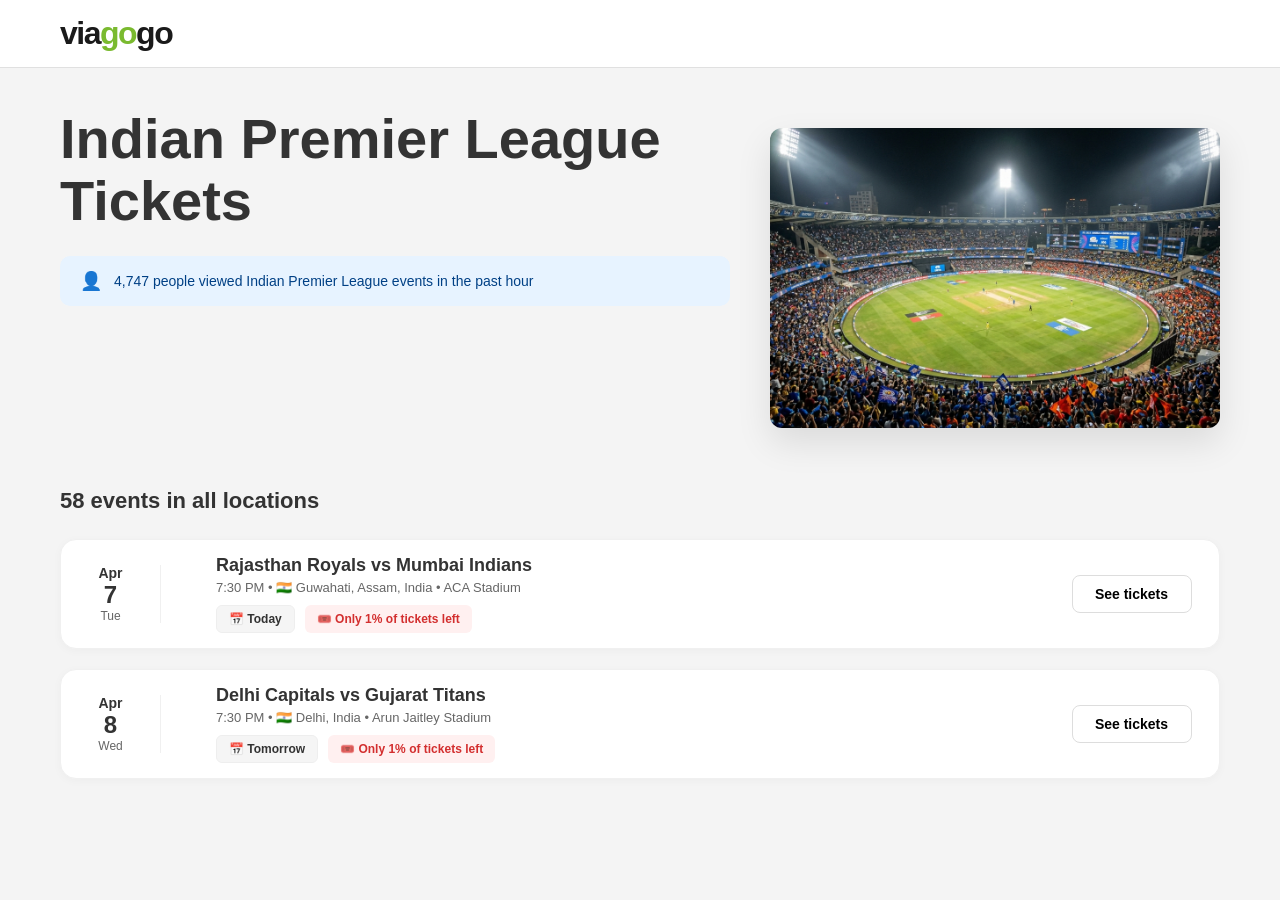
==== index.html @ e08a59bc "Initial commit" ====
<!DOCTYPE html>
<html lang="en">

<head>
    <meta charset="UTF-8">
    <meta name="viewport" content="width=device-width, initial-scale=1.0">
    <title>viagogo | IPL Tickets</title>
    <link rel="stylesheet" href="css/style.css">
</head>

<body>

    <header>
        <div class="container header-content" style="justify-content: flex-start;">
            <a href="index.html" class="logo-container">
                <div class="logo-text"><span class="logo-black">via</span><span class="logo-green">go</span><span
                        class="logo-black">go</span></div>
            </a>
        </div>
    </header>

    <main>
        <div class="container">
            <!-- Hero Section -->
            <section
                style="display: grid; grid-template-columns: 1fr 450px; gap: 40px; padding: 40px 0; align-items: start;">
                <div class="hero-text-area">
                    <h1 style="font-size: 56px; font-weight: 800; line-height: 1.1; margin-bottom: 25px;">Indian Premier
                        League Tickets</h1>

                    <div class="info-banner"
                        style="margin: 0; background: #e7f3ff; color: #004085; border: none; font-weight: 500;">
                        <span style="font-size: 18px;">👤</span>
                        <span>4,747 people viewed Indian Premier League events in the past hour</span>
                    </div>
                </div>

                <div class="hero-image" style="height: 300px; border-radius: 12px; margin-top: 20px;">
                    <img src="hero.png" alt="IPL Stadium">
                </div>
            </section>

            <!-- Events List -->
            <section style="padding-top: 20px;">
                <h2 style="font-size: 22px; margin-bottom: 25px;">58 events in all locations</h2>

                <!-- Professional Event Card 1 -->
                <div class="event-card"
                    style="grid-template-columns: 100px 1fr 150px; padding: 0; border: 1px solid #f0f0f0; overflow: hidden; height: 110px;">
                    <div
                        style="background: #fff; display: flex; flex-direction: column; align-items: center; justify-content: center; border-right: 1px solid #f0f0f0;">
                        <div style="font-size: 14px; color: #333; font-weight: 600;">Apr</div>
                        <div style="font-size: 24px; font-weight: 800; color: #333;">7</div>
                        <div style="font-size: 12px; color: #666; font-weight: 500;">Tue</div>
                    </div>

                    <div style="padding: 15px 25px; display: flex; flex-direction: column; justify-content: center;">
                        <h3 style="font-size: 18px; font-weight: 700;">Rajasthan Royals vs Mumbai Indians</h3>
                        <div
                            style="font-size: 13px; color: #666; margin-top: 4px; display: flex; align-items: center; gap: 8px;">
                            <span>7:30 PM • 🇮🇳 Guwahati, Assam, India • ACA Stadium</span>
                        </div>
                        <div class="tag-row" style="margin-top: 10px;">
                            <span class="tag"
                                style="background: #f5f5f5; border: 1px solid #eee; display: flex; align-items: center; gap: 5px;">📅
                                Today</span>
                            <span class="tag"
                                style="background: #fff0f0; color: #d32f2f; display: flex; align-items: center; gap: 5px;">🎟️
                                Only 1% of tickets left</span>
                        </div>
                    </div>

                    <div style="display: flex; align-items: center; justify-content: center; padding-right: 25px;">
                        <button class="btn-green"
                            style="background: #fff; color: #000; border: 1.5px solid #ddd; padding: 10px 20px; font-size: 14px; width: 120px;"
                            onclick="openModal('RR vs MI')">See tickets</button>
                    </div>
                </div>

                <!-- Professional Event Card 2 -->
                <div class="event-card"
                    style="grid-template-columns: 100px 1fr 150px; padding: 0; border: 1px solid #f0f0f0; overflow: hidden; height: 110px;">
                    <div
                        style="background: #fff; display: flex; flex-direction: column; align-items: center; justify-content: center; border-right: 1px solid #f0f0f0;">
                        <div style="font-size: 14px; color: #333; font-weight: 600;">Apr</div>
                        <div style="font-size: 24px; font-weight: 800; color: #333;">8</div>
                        <div style="font-size: 12px; color: #666; font-weight: 500;">Wed</div>
                    </div>

                    <div style="padding: 15px 25px; display: flex; flex-direction: column; justify-content: center;">
                        <h3 style="font-size: 18px; font-weight: 700;">Delhi Capitals vs Gujarat Titans</h3>
                        <div
                            style="font-size: 13px; color: #666; margin-top: 4px; display: flex; align-items: center; gap: 8px;">
                            <span>7:30 PM • 🇮🇳 Delhi, India • Arun Jaitley Stadium</span>
                        </div>
                        <div class="tag-row" style="margin-top: 10px;">
                            <span class="tag"
                                style="background: #f5f5f5; border: 1px solid #eee; display: flex; align-items: center; gap: 5px;">📅
                                Tomorrow</span>
                            <span class="tag"
                                style="background: #fff0f0; color: #d32f2f; display: flex; align-items: center; gap: 5px;">🎟️
                                Only 1% of tickets left</span>
                        </div>
                    </div>

                    <div style="display: flex; align-items: center; justify-content: center; padding-right: 25px;">
                        <button class="btn-green"
                            style="background: #fff; color: #000; border: 1.5px solid #ddd; padding: 10px 20px; font-size: 14px; width: 120px;"
                            onclick="openModal('DC vs GT')">See tickets</button>
                    </div>
                </div>

            </section>
        </div>
    </main>

    <!-- Modal (Page 2) -->
    <div id="modalOverlay" class="modal-overlay">
        <div class="modal-card">
            <span style="position: absolute; top: 20px; right: 20px; font-size: 24px; cursor: pointer; color: #999;"
                onclick="closeModal()">&times;</span>
            <h2>How many tickets?</h2>

            <select>
                <option value="1">1 ticket</option>
                <option value="2" selected>2 tickets</option>
                <option value="3">3 tickets</option>
                <option value="4">4 tickets</option>
            </select>

            <div class="toggle-container">
                <span style="font-weight: 600;">We want to be seated together</span>
                <label class="switch">
                    <input type="checkbox" checked>
                    <span class="slider"></span>
                </label>
            </div>

            <p style="font-size: 13px; color: #666; margin-bottom: 30px;">
                We will find you the best available tickets based on your selection.
            </p>

            <a href="stadium.html" class="btn-green" style="width: 100%;">Continue</a>
        </div>
    </div>

    <script>
        function openModal(match) {
            document.getElementById('modalOverlay').style.display = 'flex';
            document.body.style.overflow = 'hidden';
            localStorage.setItem('selectedMatch', match);
        }
        function closeModal() {
            document.getElementById('modalOverlay').style.display = 'none';
            document.body.style.overflow = 'auto';
        }
    </script>
</body>

</html>
---- css/style.css ----
:root {
    --primary-green: #4caf50;
    --dark-green: #2d7a2d;
    --bg-gray: #f4f4f4;
    --white: #ffffff;
    --text-black: #333333;
    --text-gray: #666666;
    --blue-banner: #e7f3ff;
    --blue-text: #004085;
    --pink-banner: #fff0f5;
    --pink-text: #d81b60;
    --border-gray: #e0e0e0;
    --shadow: 0 4px 12px rgba(0, 0, 0, 0.1);
    --transition: all 0.3s cubic-bezier(0.4, 0, 0.2, 1);
}

* {
    margin: 0;
    padding: 0;
    box-sizing: border-box;
    font-family: -apple-system, BlinkMacSystemFont, "Segoe UI", Roboto, Helvetica, Arial, sans-serif;
}

body {
    background-color: var(--bg-gray);
    color: var(--text-black);
}

.container {
    max-width: 1200px;
    margin: 0 auto;
    padding: 0 20px;
}

/* Header */
header {
    background: var(--white);
    border-bottom: 1px solid var(--border-gray);
    padding: 15px 0;
    position: sticky;
    top: 0;
    z-index: 100;
}

.header-content {
    display: flex;
    align-items: center;
    justify-content: space-between;
}

.logo-container {
    display: flex;
    align-items: center;
    cursor: pointer;
    text-decoration: none;
}

.logo-text {
    font-size: 32px;
    font-weight: 800;
    letter-spacing: -1.5px;
}

.logo-black {
    color: #1a1a1a;
}

.logo-green {
    color: #7aba2f;
    /* Matching the vibrant green in the logo image */
}

.search-bar {
    flex: 1;
    margin: 0 30px;
    max-width: 500px;
}

.search-bar input {
    width: 100%;
    padding: 12px 20px;
    border: 1px solid var(--border-gray);
    border-radius: 25px;
    background: var(--bg-gray);
    outline: none;
    font-size: 14px;
}

nav.nav-links {
    display: flex;
    gap: 24px;
    align-items: center;
}

nav.nav-links a {
    text-decoration: none;
    color: var(--text-black);
    font-size: 14px;
    font-weight: 600;
}

/* Page 3 Header Match Info */
.match-header-info {
    display: flex;
    align-items: center;
    gap: 15px;
}

.match-thumb {
    width: 48px;
    height: 48px;
    background: #ddd;
    border-radius: 8px;
    overflow: hidden;
}

.match-thumb img {
    width: 100%;
    height: 100%;
    object-fit: cover;
}

.match-details h2 {
    font-size: 16px;
    font-weight: 700;
    margin-bottom: 2px;
}

.match-details p {
    font-size: 12px;
    color: var(--text-gray);
}

/* Banners */
.info-banner {
    background-color: var(--blue-banner);
    color: var(--blue-text);
    padding: 14px 20px;
    border-radius: 10px;
    font-size: 14px;
    margin: 25px 0;
    display: flex;
    align-items: center;
    gap: 12px;
    font-weight: 500;
}

.urgency-banner {
    background-color: var(--pink-banner);
    color: var(--pink-text);
    padding: 12px 0;
    text-align: center;
    font-weight: 700;
    font-size: 15px;
    border-bottom: 1px solid rgba(216, 27, 96, 0.1);
}

/* Hero */
.hero {
    background: var(--white);
    padding: 60px 0;
    border-bottom: 1px solid var(--border-gray);
}

.hero-content {
    display: grid;
    grid-template-columns: 1fr 1.2fr;
    align-items: center;
    gap: 40px;
}

.hero-text h1 {
    font-size: 52px;
    font-weight: 900;
    line-height: 1.1;
    color: #1a1a1a;
}

.hero-image {
    border-radius: 20px;
    overflow: hidden;
    box-shadow: 0 15px 35px rgba(0, 0, 0, 0.1);
    height: 340px;
}

.hero-image img {
    width: 100%;
    height: 100%;
    object-fit: cover;
}

/* Event Cards */
.event-card {
    background: var(--white);
    border-radius: 16px;
    padding: 24px;
    margin-bottom: 20px;
    display: grid;
    grid-template-columns: 120px 1fr 220px;
    align-items: center;
    gap: 30px;
    box-shadow: 0 2px 10px rgba(0, 0, 0, 0.03);
    transition: var(--transition);
}

.event-card:hover {
    transform: translateY(-4px);
    box-shadow: 0 12px 24px rgba(0, 0, 0, 0.08);
}

.event-date {
    text-align: center;
    border-right: 2px solid #f0f0f0;
    padding-right: 30px;
}

.date-day {
    font-weight: 800;
    font-size: 22px;
}

.date-month {
    font-size: 13px;
    color: var(--text-gray);
    font-weight: 700;
    margin-top: 4px;
}

.event-main h3 {
    font-size: 20px;
    font-weight: 800;
    margin-bottom: 8px;
}

.event-location {
    font-size: 15px;
    color: var(--text-gray);
    font-weight: 500;
}

.tag-row {
    display: flex;
    gap: 10px;
    margin-top: 15px;
}

.tag {
    padding: 6px 12px;
    border-radius: 6px;
    font-size: 12px;
    font-weight: 700;
}

.tag.today {
    background: #fff8e1;
    color: #ff8f00;
}

.tag.tomorrow {
    background: #e3f2fd;
    color: #1976d2;
}

.tag.limited {
    background: #fbe9e7;
    color: #d84315;
}

.btn-green {
    background: var(--primary-green);
    color: white;
    border: none;
    padding: 14px 28px;
    border-radius: 8px;
    font-weight: 700;
    font-size: 16px;
    cursor: pointer;
    transition: var(--transition);
    text-align: center;
    text-decoration: none;
    display: inline-block;
}

.btn-green:hover {
    background: var(--dark-green);
    transform: translateY(-2px);
}

/* Modal Styles (Shared) */
.modal-overlay {
    position: fixed;
    top: 0;
    left: 0;
    width: 100%;
    height: 100%;
    background: rgba(0, 0, 0, 0.4);
    backdrop-filter: blur(12px);
    z-index: 1000;
    display: none;
    justify-content: center;
    align-items: center;
}

.modal-card {
    background: white;
    width: 90%;
    max-width: 440px;
    padding: 40px;
    border-radius: 24px;
    text-align: center;
    position: relative;
    box-shadow: 0 25px 50px rgba(0, 0, 0, 0.25);
}

.modal-card h2 {
    font-size: 28px;
    font-weight: 800;
    margin-bottom: 25px;
}

.modal-card select {
    width: 100%;
    padding: 16px;
    border: 2px solid #eee;
    border-radius: 12px;
    margin-bottom: 25px;
    font-size: 16px;
    font-weight: 600;
    outline: none;
}

.toggle-container {
    display: flex;
    justify-content: space-between;
    align-items: center;
    margin-bottom: 15px;
    background: #f9f9f9;
    padding: 12px 16px;
    border-radius: 12px;
}

.switch {
    position: relative;
    display: inline-block;
    width: 50px;
    height: 28px;
}

.switch input {
    opacity: 0;
    width: 0;
    height: 0;
}

.slider {
    position: absolute;
    cursor: pointer;
    top: 0;
    left: 0;
    right: 0;
    bottom: 0;
    background-color: #e0e0e0;
    transition: .3s;
    border-radius: 30px;
}

.slider:before {
    position: absolute;
    content: "";
    height: 20px;
    width: 20px;
    left: 4px;
    bottom: 4px;
    background-color: white;
    transition: .3s;
    border-radius: 50%;
}

input:checked+.slider {
    background-color: var(--primary-green);
}

input:checked+.slider:before {
    transform: translateX(22px);
}

/* Page 3 Seat Map Layout */
.page3-layout {
    display: grid;
    grid-template-columns: 1fr 480px;
    gap: 30px;
    margin-top: 25px;
    padding-bottom: 50px;
}

.stadium-container {
    background: white;
    border-radius: 20px;
    padding: 30px;
    display: flex;
    flex-direction: column;
    align-items: center;
    position: sticky;
    top: 100px;
    height: calc(100vh - 150px);
}

#stadiumCanvas {
    max-width: 100%;
    height: auto;
    cursor: pointer;
}

.listings-panel {
    overflow-y: auto;
    max-height: calc(100vh - 120px);
}

.listing-card {
    background: white;
    border-radius: 18px;
    padding: 24px;
    margin-bottom: 20px;
    border: 2px solid transparent;
    transition: var(--transition);
    display: flex;
    flex-direction: column;
    gap: 15px;
    box-shadow: 0 4px 15px rgba(0, 0, 0, 0.04);
}

.listing-card:hover {
    border-color: var(--primary-green);
    transform: translateY(-4px);
    box-shadow: 0 15px 30px rgba(0, 0, 0, 0.1);
}

.listing-info h4 {
    font-size: 17px;
    font-weight: 800;
}

.listing-info p {
    font-size: 14px;
    color: var(--text-gray);
    margin-top: 6px;
}

.badges-row {
    display: flex;
    flex-wrap: wrap;
    gap: 8px;
}

.badge {
    font-size: 12px;
    padding: 4px 10px;
    border-radius: 6px;
    font-weight: 700;
}

.badge-blue {
    background: #e3f2fd;
    color: #1976d2;
}

.badge-green {
    background: #e8f5e9;
    color: #2e7d32;
}

.badge-red {
    background: #ffebee;
    color: #c62828;
}

.badge-orange {
    background: #fff3e0;
    color: #e65100;
}

.price-section {
    text-align: right;
}

.old-price {
    text-decoration: line-through;
    color: var(--text-gray);
    font-size: 15px;
}

.current-price {
    font-size: 26px;
    font-weight: 900;
}
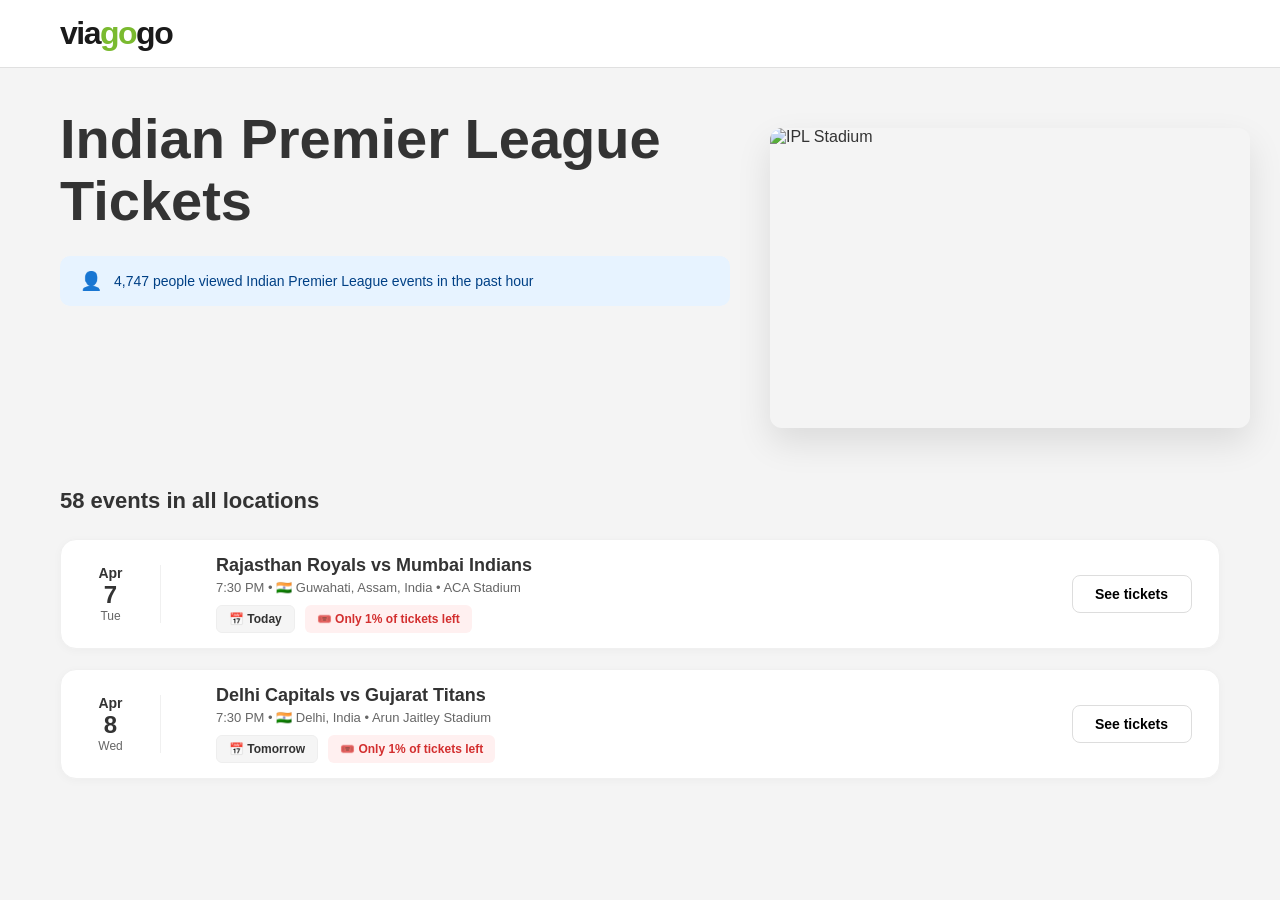
==== commit a9e05811: "Updated Logo and image url" ====
--- a/index.html
+++ b/index.html
@@ -13,8 +13,7 @@
     <header>
         <div class="container header-content" style="justify-content: flex-start;">
             <a href="index.html" class="logo-container">
-                <div class="logo-text"><span class="logo-black">via</span><span class="logo-green">go</span><span
-                        class="logo-black">go</span></div>
+                <div class="logo-text"><span class="logo-black">via</span><span class="logo-green">go</span><span class="logo-black">go</span></div>
             </a>
         </div>
     </header>
@@ -36,7 +35,7 @@
                 </div>
 
                 <div class="hero-image" style="height: 300px; border-radius: 12px; margin-top: 20px;">
-                    <img src="hero.png" alt="IPL Stadium">
+                    <img src="https://media.stubhubstatic.com/stubhub-v2-catalog/d_vgg-defaultLogo.jpg/q_auto:low,f_auto,c_fill,g_auto,w_1200,h_736,dpr_auto/categories/150070366/6420751" alt="IPL Stadium">
                 </div>
             </section>
 
--- a/css/style.css
+++ b/css/style.css
@@ -181,6 +181,7 @@
     overflow: hidden;
     box-shadow: 0 15px 35px rgba(0, 0, 0, 0.1);
     height: 340px;
+    width: 480px;
 }
 
 .hero-image img {
@@ -386,14 +387,16 @@
 
 /* Page 3 Seat Map Layout */
 .page3-layout {
-    display: grid;
-    grid-template-columns: 1fr 480px;
+    display: flex;
+    align-items: flex-start;
     gap: 30px;
-    margin-top: 25px;
-    padding-bottom: 50px;
+    margin-top: 0;
+    padding-bottom: 0;
+    height: calc(100vh - 80px); /* Assuming header is ~80px */
 }
 
 .stadium-container {
+    flex: 1;
     background: white;
     border-radius: 20px;
     padding: 30px;
@@ -401,8 +404,10 @@
     flex-direction: column;
     align-items: center;
     position: sticky;
-    top: 100px;
-    height: calc(100vh - 150px);
+    top: 0;
+    height: 100%;
+    overflow: hidden;
+    justify-content: center;
 }
 
 #stadiumCanvas {
@@ -412,8 +417,42 @@
 }
 
 .listings-panel {
+    width: 480px;
     overflow-y: auto;
-    max-height: calc(100vh - 120px);
+    height: 100%;
+    padding: 20px 10px 20px 0;
+}
+
+.stadium-section {
+    cursor: pointer;
+    transition: fill 0.2s, stroke 0.2s;
+}
+
+.stadium-section:hover {
+    fill: #9ccc65;
+}
+
+.stadium-section.selected {
+    fill: #689f38;
+    stroke: #33691e;
+    stroke-width: 3px;
+}
+
+@media (max-width: 992px) {
+    .page3-layout {
+        flex-direction: column;
+        height: auto;
+    }
+    .stadium-container {
+        position: relative;
+        height: auto;
+        width: 100%;
+    }
+    .listings-panel {
+        width: 100%;
+        max-height: 50vh;
+        padding: 20px;
+    }
 }
 
 .listing-card {
